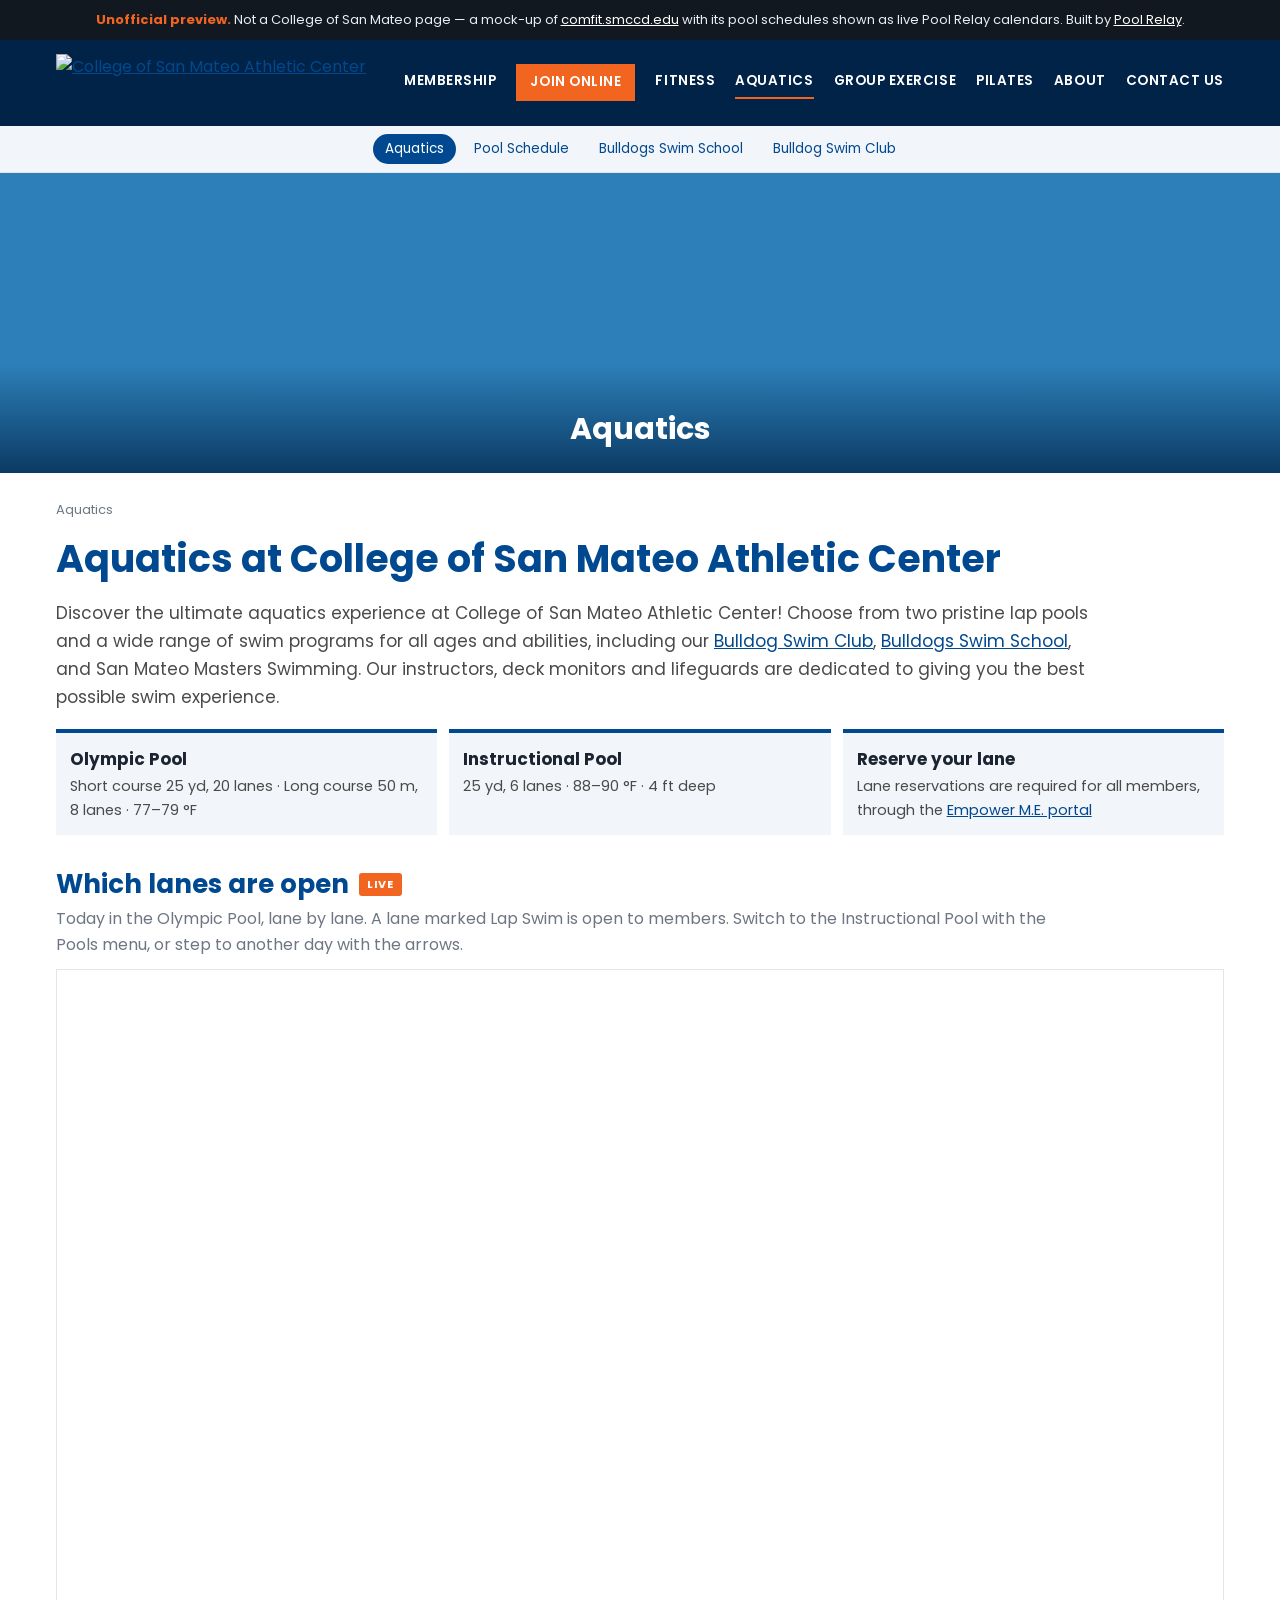
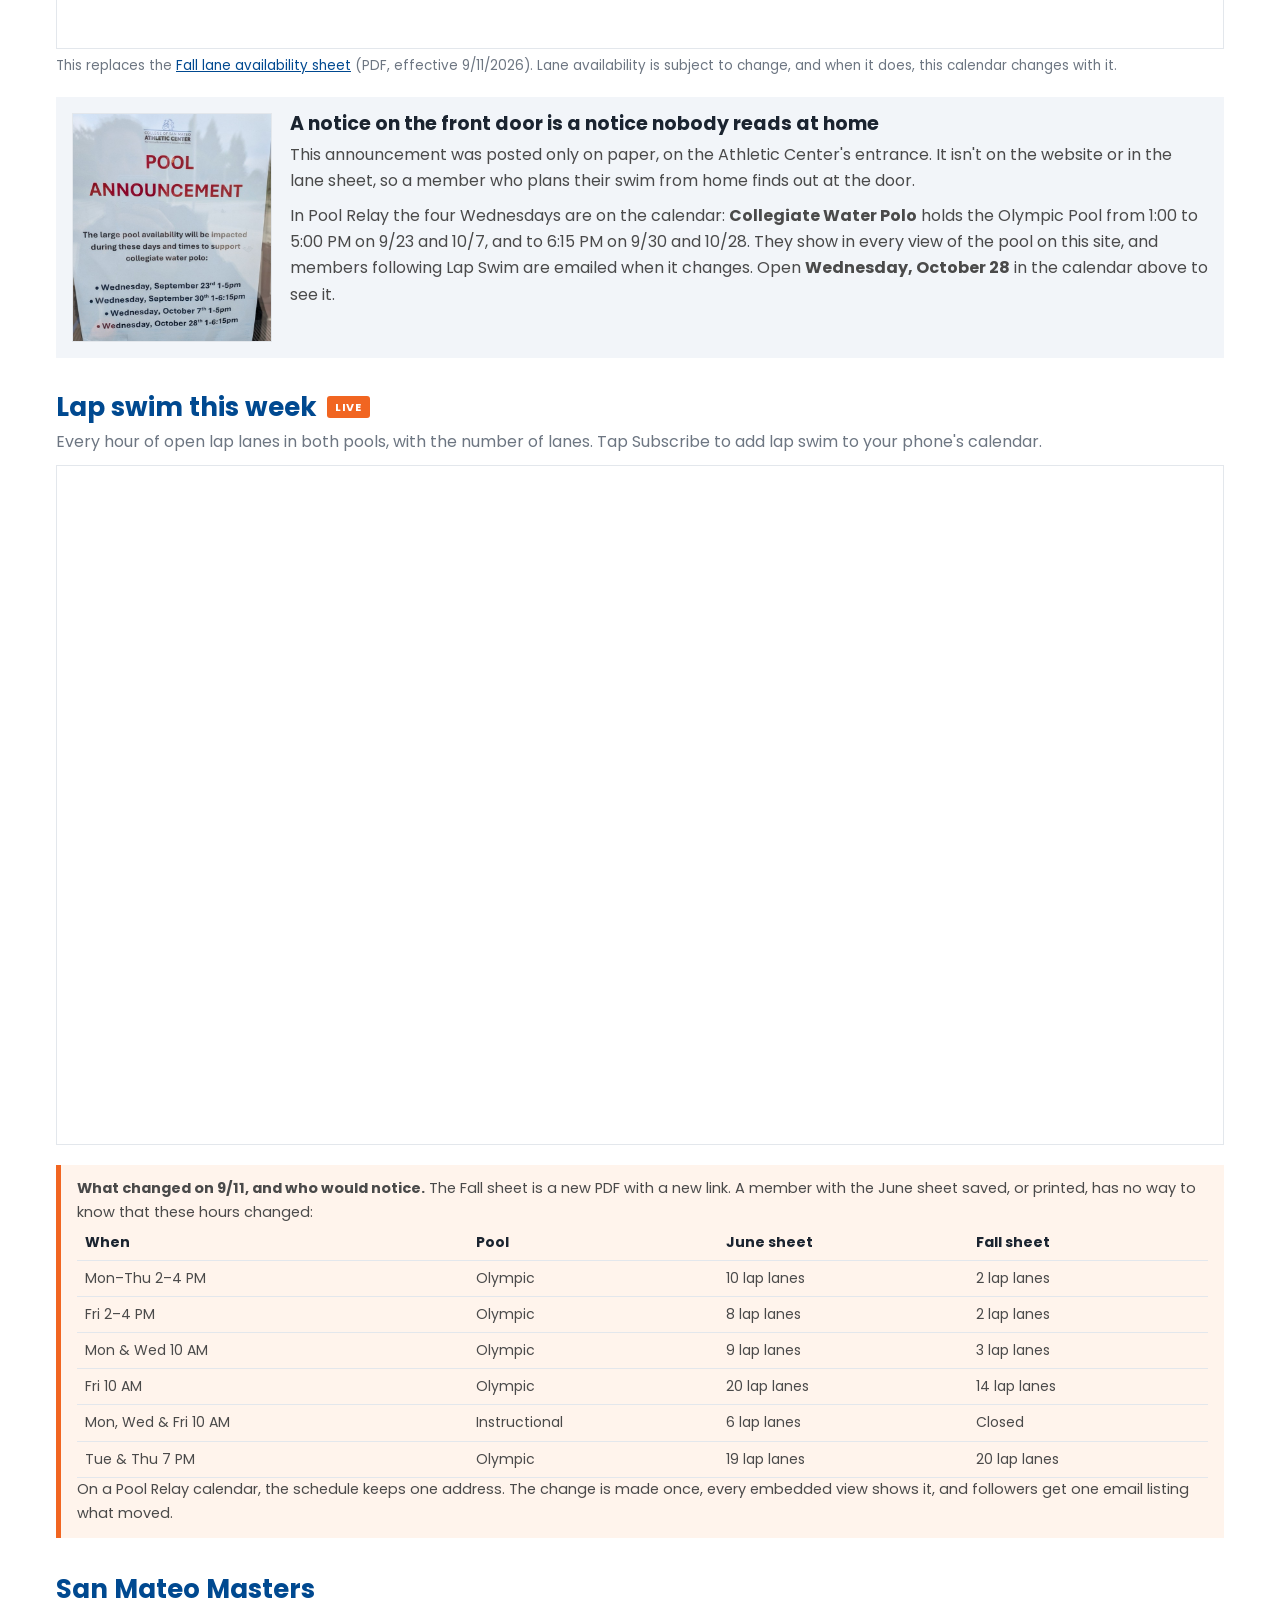
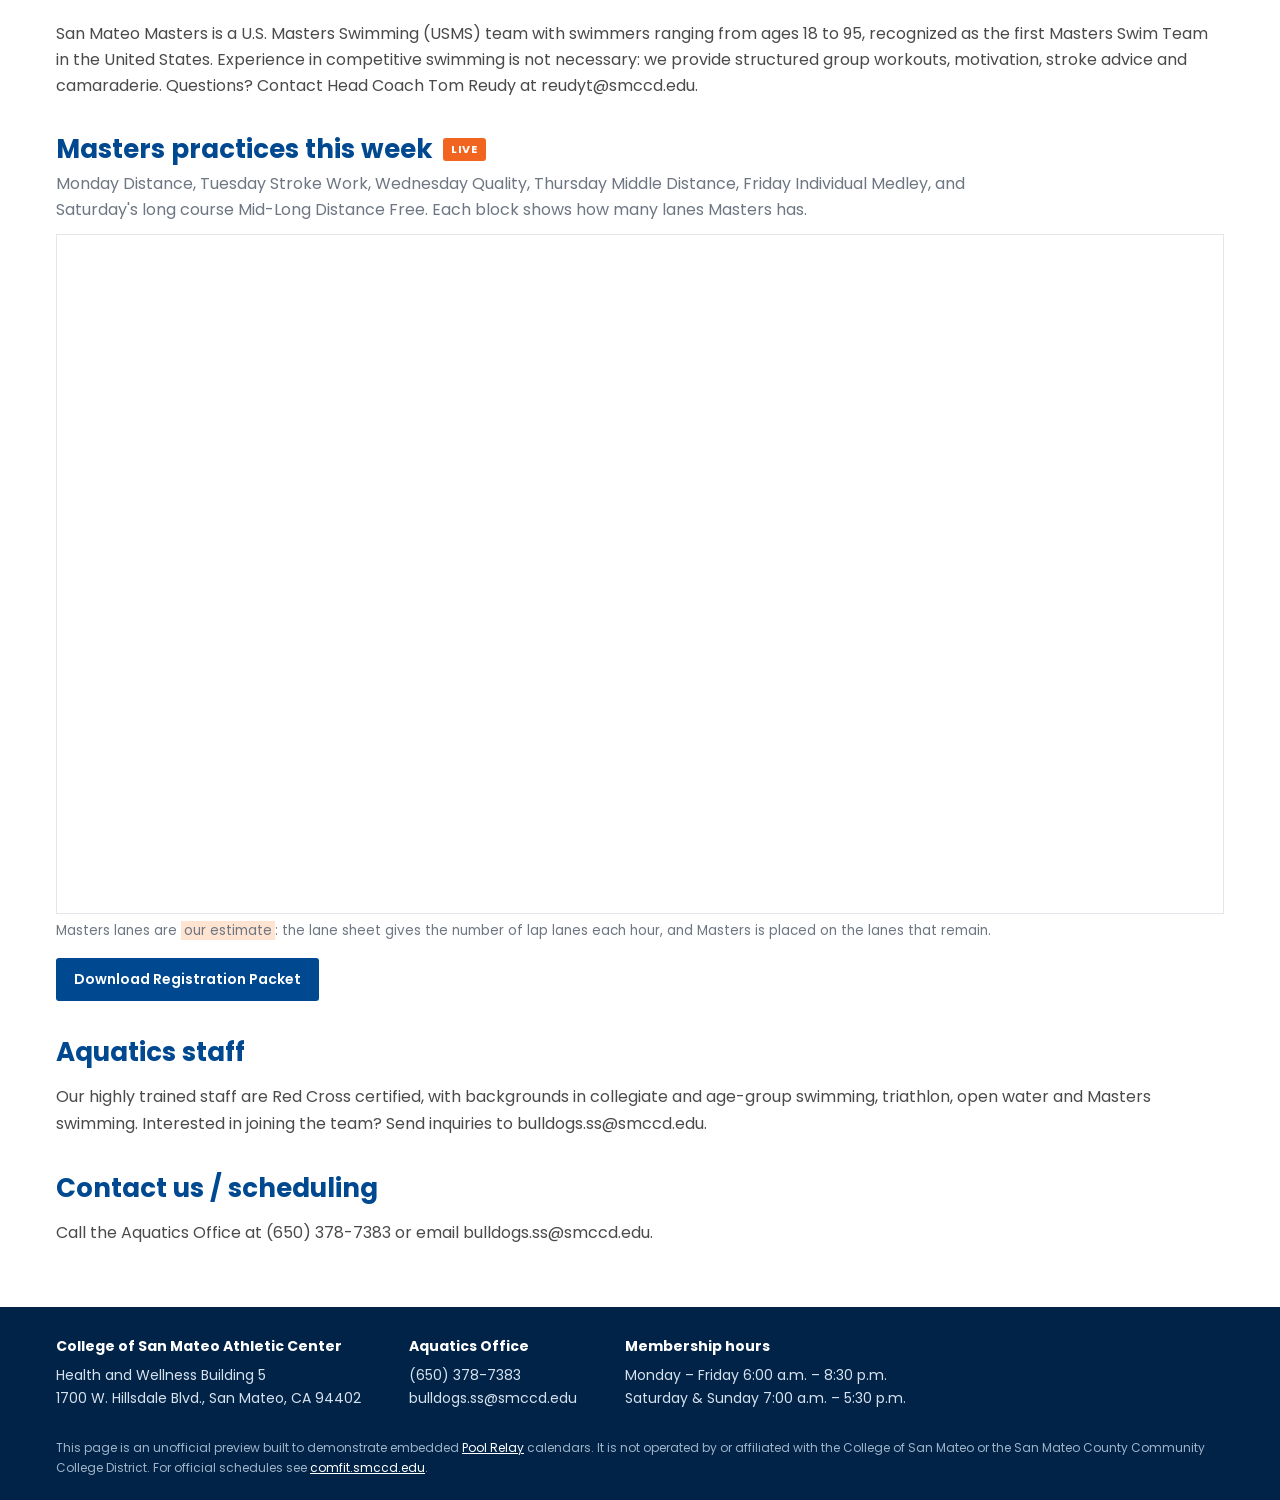
==== index.html @ b333f2a0 "Replica of the CSM Athletic Center aquatics pages with live Pool Relay calendars Co-Authored-By: Cla" ====
<!doctype html>
<!--
  UNOFFICIAL PREVIEW. Not a College of San Mateo website.
  A replica of https://comfit.smccd.edu/aquatics/
  Generated by build.py from src/index.html &mdash; edit those, not this file.
-->
<html lang="en">
<head>
<meta charset="utf-8">
<meta name="viewport" content="width=device-width, initial-scale=1">
<meta name="robots" content="noindex, nofollow">
<title>Aquatics | College of San Mateo Athletic Center (Pool Relay preview)</title>
<meta name="description" content="Unofficial preview of the CSM Athletic Center Aquatics page with its lane availability sheet, Masters schedule and pool notices as live Pool Relay calendars.">
<link rel="preconnect" href="https://fonts.googleapis.com">
<link rel="preconnect" href="https://fonts.gstatic.com" crossorigin>
<link rel="stylesheet" href="https://fonts.googleapis.com/css2?family=Poppins:wght@300;400;600;700&display=swap">
<link rel="stylesheet" href="site.css">
</head>
<body>

<div class="preview-note">
  <b>Unofficial preview.</b> Not a College of San Mateo page &mdash; a mock-up of
  <a href="https://comfit.smccd.edu/aquatics/" target="_blank" rel="noopener noreferrer">comfit.smccd.edu</a>
  with its pool schedules shown as live Pool Relay calendars. Built by
  <a href="https://www.poolrelay.com" target="_blank" rel="noopener noreferrer">Pool Relay</a>.
</div>

<header class="site">
  <div class="in">
    <a class="logo" href="index.html"><img src="https://comfit.smccd.edu/wp-content/uploads/2023/09/csm-ac-logo-white-notag-1-e1695329298306.png" alt="College of San Mateo Athletic Center"></a>
    <nav class="site">
      <a href="https://comfit.smccd.edu/membership/" target="_blank" rel="noopener noreferrer">Membership</a>
      <a class="join" href="https://www.ourclublogin.com/login/500092" target="_blank" rel="noopener noreferrer">Join Online</a>
      <a href="https://comfit.smccd.edu/fitness/" target="_blank" rel="noopener noreferrer">Fitness</a>
      <a class="here" href="index.html">Aquatics</a>
      <a href="https://comfit.smccd.edu/group-exercise/" target="_blank" rel="noopener noreferrer">Group Exercise</a>
      <a href="https://comfit.smccd.edu/pilates/" target="_blank" rel="noopener noreferrer">Pilates</a>
      <a href="https://comfit.smccd.edu/about/" target="_blank" rel="noopener noreferrer">About</a>
      <a href="https://comfit.smccd.edu/contact-us/" target="_blank" rel="noopener noreferrer">Contact Us</a>
    </nav>
  </div>
  <nav class="strip" aria-label="Pages in this preview">
    <a href="index.html" class="on" aria-current="page">Aquatics</a>
    <a href="pool-schedule.html">Pool Schedule</a>
    <a href="bulldogs-swim-school.html">Bulldogs Swim School</a>
    <a href="bulldog-swim-club.html">Bulldog Swim Club</a>
  </nav>
</header>

<div class="hero pools"><span>Aquatics</span></div>
<main>
<p class="crumb">Aquatics</p>
<h1>Aquatics at College of San Mateo Athletic Center</h1>
<p class="lede">Discover the ultimate aquatics experience at College of San Mateo Athletic Center! Choose from two
  pristine lap pools and a wide range of swim programs for all ages and abilities, including our
  <a href="bulldog-swim-club.html">Bulldog Swim Club</a>, <a href="bulldogs-swim-school.html">Bulldogs Swim School</a>,
  and San Mateo Masters Swimming. Our instructors, deck monitors and lifeguards are dedicated to giving you the best
  possible swim experience.</p>

<div class="facts">
  <div><b>Olympic Pool</b>Short course 25 yd, 20 lanes · Long course 50 m, 8 lanes · 77–79&nbsp;°F</div>
  <div><b>Instructional Pool</b>25 yd, 6 lanes · 88–90&nbsp;°F · 4&nbsp;ft deep</div>
  <div><b>Reserve your lane</b>Lane reservations are required for all members, through the
    <a href="https://www.ourclublogin.com/login/500092" target="_blank" rel="noopener noreferrer">Empower M.E. portal</a></div>
</div>

<div class="cal-head"><h2>Which lanes are open</h2><span class="live">Live</span></div>
<p class="sub">Today in the Olympic Pool, lane by lane. A lane marked Lap Swim is open to members. Switch to the
  Instructional Pool with the Pools menu, or step to another day with the arrows.</p>
<div class="frame"><iframe src="https://www.poolrelay.com/embed/gvUr6I1OQGUIk2UtCtcRbE" title="CSM Athletic Center: Lane by lane, one day" loading="lazy"></iframe></div>
<p class="cal-foot">This replaces the <a href="https://comfit.smccd.edu/wp-content/uploads/2026/09/9.11Lane-Availability-Sheet-Fall-Sem.pdf" target="_blank" rel="noopener noreferrer">Fall
  lane availability sheet</a> (PDF, effective 9/11/2026). Lane availability is subject to change, and when it
  does, this calendar changes with it.</p>

<div class="notice">
  <img src="water-polo-notice.jpg" alt="Paper sign on the Athletic Center door: Pool Announcement. The large pool availability will be impacted on Wednesdays September 23 and October 7, 1 to 5 pm, and September 30 and October 28, 1 to 6:15 pm, to support collegiate water polo." width="612" height="700">
  <div>
    <h3 style="margin-top:0">A notice on the front door is a notice nobody reads at home</h3>
    <p>This announcement was posted only on paper, on the Athletic Center's entrance. It isn't on the website or
      in the lane sheet, so a member who plans their swim from home finds out at the door.</p>
    <p>In Pool Relay the four Wednesdays are on the calendar: <strong>Collegiate Water Polo</strong> holds the
      Olympic Pool from 1:00 to 5:00&nbsp;PM on 9/23 and 10/7, and to 6:15&nbsp;PM on 9/30 and 10/28. They show in
      every view of the pool on this site, and members following Lap Swim are emailed when it changes.
      Open <strong>Wednesday, October 28</strong> in the calendar above to see it.</p>
  </div>
</div>

<div class="cal-head"><h2>Lap swim this week</h2><span class="live">Live</span></div>
<p class="sub">Every hour of open lap lanes in both pools, with the number of lanes. Tap Subscribe to add lap swim to
  your phone's calendar.</p>
<div class="frame"><iframe src="https://www.poolrelay.com/embed/WaFSqUVBW2gQpy3ePTq8YL" title="CSM Athletic Center: Lap swim lanes this week" loading="lazy"></iframe></div>

<div class="finding">
  <b>What changed on 9/11, and who would notice.</b> The Fall sheet is a new PDF with a new link. A member with the
  June sheet saved, or printed, has no way to know that these hours changed:
  <div class="tablewrap">
  <table class="changes">
    <tr><th>When</th><th>Pool</th><th>June sheet</th><th>Fall sheet</th></tr>
    <tr><td>Mon–Thu 2–4 PM</td><td>Olympic</td><td>10 lap lanes</td><td>2 lap lanes</td></tr>
    <tr><td>Fri 2–4 PM</td><td>Olympic</td><td>8 lap lanes</td><td>2 lap lanes</td></tr>
    <tr><td>Mon &amp; Wed 10 AM</td><td>Olympic</td><td>9 lap lanes</td><td>3 lap lanes</td></tr>
    <tr><td>Fri 10 AM</td><td>Olympic</td><td>20 lap lanes</td><td>14 lap lanes</td></tr>
    <tr><td>Mon, Wed &amp; Fri 10 AM</td><td>Instructional</td><td>6 lap lanes</td><td>Closed</td></tr>
    <tr><td>Tue &amp; Thu 7 PM</td><td>Olympic</td><td>19 lap lanes</td><td>20 lap lanes</td></tr>
  </table>
  </div>
  On a Pool Relay calendar, the schedule keeps one address. The change is made once, every embedded view
  shows it, and followers get one email listing what moved.
</div>

<h2>San Mateo Masters</h2>
<p>San Mateo Masters is a U.S. Masters Swimming (USMS) team with swimmers ranging from ages 18 to 95, recognized as
  the first Masters Swim Team in the United States. Experience in competitive swimming is not necessary: we provide
  structured group workouts, motivation, stroke advice and camaraderie. Questions? Contact Head Coach Tom Reudy at
  reudyt@smccd.edu.</p>

<div class="cal-head"><h2>Masters practices this week</h2><span class="live">Live</span></div>
<p class="sub">Monday Distance, Tuesday Stroke Work, Wednesday Quality, Thursday Middle Distance, Friday Individual
  Medley, and Saturday's long course Mid-Long Distance Free. Each block shows how many lanes Masters has.</p>
<div class="frame"><iframe src="https://www.poolrelay.com/embed/UZhdsQ6PG1FQFNfqnd4g2r" title="CSM Athletic Center: San Mateo Masters practices" loading="lazy"></iframe></div>
<p class="cal-foot">Masters lanes are <span class="est">our estimate</span>: the lane sheet gives the number of lap
  lanes each hour, and Masters is placed on the lanes that remain.</p>
<p><a class="btn" href="https://comfit.canadacollege.edu/docs/can-csm-ac-masters-registration.pdf" target="_blank" rel="noopener noreferrer">Download Registration Packet</a></p>

<h2>Aquatics staff</h2>
<p>Our highly trained staff are Red Cross certified, with backgrounds in collegiate and age-group swimming,
  triathlon, open water and Masters swimming. Interested in joining the team? Send inquiries to
  bulldogs.ss@smccd.edu.</p>

<h2>Contact us / scheduling</h2>
<p>Call the Aquatics Office at (650) 378-7383 or email bulldogs.ss@smccd.edu.</p>
</main>

<footer class="site">
  <div class="in">
    <div>
      <b>College of San Mateo Athletic Center</b>
      Health and Wellness Building 5<br>
      1700 W. Hillsdale Blvd., San Mateo, CA 94402
    </div>
    <div>
      <b>Aquatics Office</b>
      (650) 378-7383<br>
      bulldogs.ss@smccd.edu
    </div>
    <div>
      <b>Membership hours</b>
      Monday – Friday 6:00 a.m. – 8:30 p.m.<br>
      Saturday &amp; Sunday 7:00 a.m. – 5:30 p.m.
    </div>
  </div>
  <p class="fine">This page is an unofficial preview built to demonstrate embedded
    <a href="https://www.poolrelay.com" target="_blank" rel="noopener noreferrer">Pool Relay</a> calendars. It is not operated by or
    affiliated with the College of San Mateo or the San Mateo County Community College District.
    For official schedules see <a href="https://comfit.smccd.edu/aquatics/" target="_blank" rel="noopener noreferrer">comfit.smccd.edu</a>.</p>
</footer>

</body>
</html>
---- site.css ----
/* College of San Mateo Athletic Center — replica styling.
   Their site sets Poppins on white, with a navy masthead (#002347), CSM blue #004990 for headings
   and buttons, and orange #f16521 for highlights. */

:root{
  --navy:  #002347;
  --blue:  #004990;
  --blue2: #014687;
  --sky:   #0096d6;
  --orange:#f16521;
  --ink:   #1b2430;
  --text:  #4a4a4a;
  --muted: #6d7682;
  --line:  #e3e7ec;
  --wash:  #f2f5f9;
}
*{ box-sizing:border-box }
body{ margin:0; background:#fff; color:var(--text); font:16px/1.65 "Poppins", ui-sans-serif, system-ui, sans-serif }
a{ color:var(--blue) }
h1,h2,h3{ color:var(--blue); font-weight:700; line-height:1.2; text-wrap:balance }
h1{ font-size:38px; margin:0 0 14px }
h2{ font-size:26px; margin:36px 0 10px }
h3{ font-size:19px; margin:22px 0 6px; color:var(--ink) }

.preview-note{ background:#111820; color:#e8eef5; font-size:13px; line-height:1.5; padding:10px 16px; text-align:center }
.preview-note b{ color:var(--orange) }
.preview-note a{ color:#fff }

header.site{ background:var(--navy) }
header.site .in{ max-width:1200px; margin:0 auto; padding:14px 16px; display:flex; align-items:center; justify-content:space-between; gap:18px; flex-wrap:wrap }
.logo img{ height:58px; width:auto; display:block }
nav.site{ display:flex; gap:20px; flex-wrap:wrap; align-items:center }
nav.site a{ color:#fff; text-decoration:none; font-size:13.5px; font-weight:600; letter-spacing:.04em; text-transform:uppercase; padding:4px 0; border-bottom:2px solid transparent }
nav.site a.here{ border-bottom-color:var(--orange) }
nav.site a.join{ background:var(--orange); padding:7px 14px; border:0 }
nav.strip{ background:var(--wash); padding:8px 16px; display:flex; gap:6px; flex-wrap:wrap; justify-content:center; border-bottom:1px solid var(--line) }
nav.strip a{ font-size:13.5px; text-decoration:none; color:var(--blue); padding:4px 12px; border-radius:999px }
nav.strip a.on{ background:var(--blue); color:#fff }

.hero{ height:300px; background:#2c7fb8 center 55%/cover; position:relative }
.hero.pools{ background-image:url("https://comfit.smccd.edu/wp-content/uploads/2015/04/Two-Pools-e1689712491668.jpg") }
.hero.small{ background-image:url("https://comfit.smccd.edu/wp-content/uploads/2015/04/Picture-003-e1663875348317.jpg") }
.hero span{ position:absolute; left:0; right:0; bottom:0; background:linear-gradient(transparent, rgba(0,35,71,.75)); color:#fff; padding:40px 16px 18px; font-size:30px; font-weight:700; text-align:center }
main{ max-width:1200px; margin:0 auto; padding:26px 16px 44px }
.crumb{ font-size:13px; color:var(--muted); margin:0 0 16px }
.lede{ font-size:17px; max-width:62em }

.facts{ display:grid; grid-template-columns:repeat(auto-fit,minmax(230px,1fr)); gap:12px; margin:18px 0 }
.facts div{ background:var(--wash); border-top:4px solid var(--blue); padding:12px 14px; font-size:14.5px }
.facts b{ display:block; color:var(--ink); font-size:17px; margin-bottom:2px }

.cal-head{ display:flex; align-items:center; gap:10px; margin-top:34px; flex-wrap:wrap }
.cal-head h2{ margin:0 }
.live{ background:var(--orange); color:#fff; font-size:11px; font-weight:700; letter-spacing:.06em; border-radius:3px; padding:2px 8px; text-transform:uppercase }
.sub{ color:var(--muted); margin:6px 0 10px; max-width:62em }
.frame{ border:1px solid var(--line); height:680px }
.frame iframe{ width:100%; height:100%; border:0; display:block }
.cal-foot{ font-size:13.5px; color:var(--muted); margin:6px 0 0 }

.finding{ background:#fff4ec; border-left:5px solid var(--orange); padding:12px 16px; margin:20px 0; font-size:14.5px }
.finding ul{ margin:6px 0 0; padding-left:20px }
.finding li{ margin:4px 0 }
.est{ background:#ffe4d2; padding:0 3px }

.notice{ display:grid; grid-template-columns:200px 1fr; gap:18px; align-items:start; background:var(--wash); padding:16px; margin:20px 0 }
.notice img{ width:100%; height:auto; border:1px solid var(--line) }
.notice p{ margin:0 0 8px }

table.changes{ border-collapse:collapse; font-size:14px; width:100%; font-variant-numeric:tabular-nums }
table.changes th, table.changes td{ border-bottom:1px solid var(--line); padding:6px 8px; text-align:left }
table.changes th{ color:var(--ink) }
.tablewrap{ overflow-x:auto }

.cols{ display:grid; grid-template-columns:repeat(auto-fit,minmax(260px,1fr)); gap:18px }
.card{ border:1px solid var(--line); padding:14px 16px }
.card h3{ margin-top:0; color:var(--blue) }
.btn{ display:inline-block; background:var(--blue); color:#fff; text-decoration:none; padding:10px 18px; font-weight:600; font-size:14px; border-radius:3px }
.btn.orange{ background:var(--orange) }

footer.site{ background:var(--navy); color:#d6e1ee; font-size:14px }
footer.site .in{ max-width:1200px; margin:0 auto; padding:28px 16px; display:flex; gap:48px; flex-wrap:wrap }
footer.site b{ display:block; color:#fff; margin-bottom:6px }
footer.site a{ color:#fff }
footer.site .fine{ max-width:1200px; margin:0 auto; padding:0 16px 22px; font-size:12px; color:#9fb3c8 }

@media (max-width:760px){
  h1{ font-size:29px }
  .hero{ height:180px }
  .hero span{ font-size:22px }
  .frame{ height:620px }
  nav.site{ gap:12px }
  .notice{ grid-template-columns:1fr }
  .notice img{ max-width:260px }
}
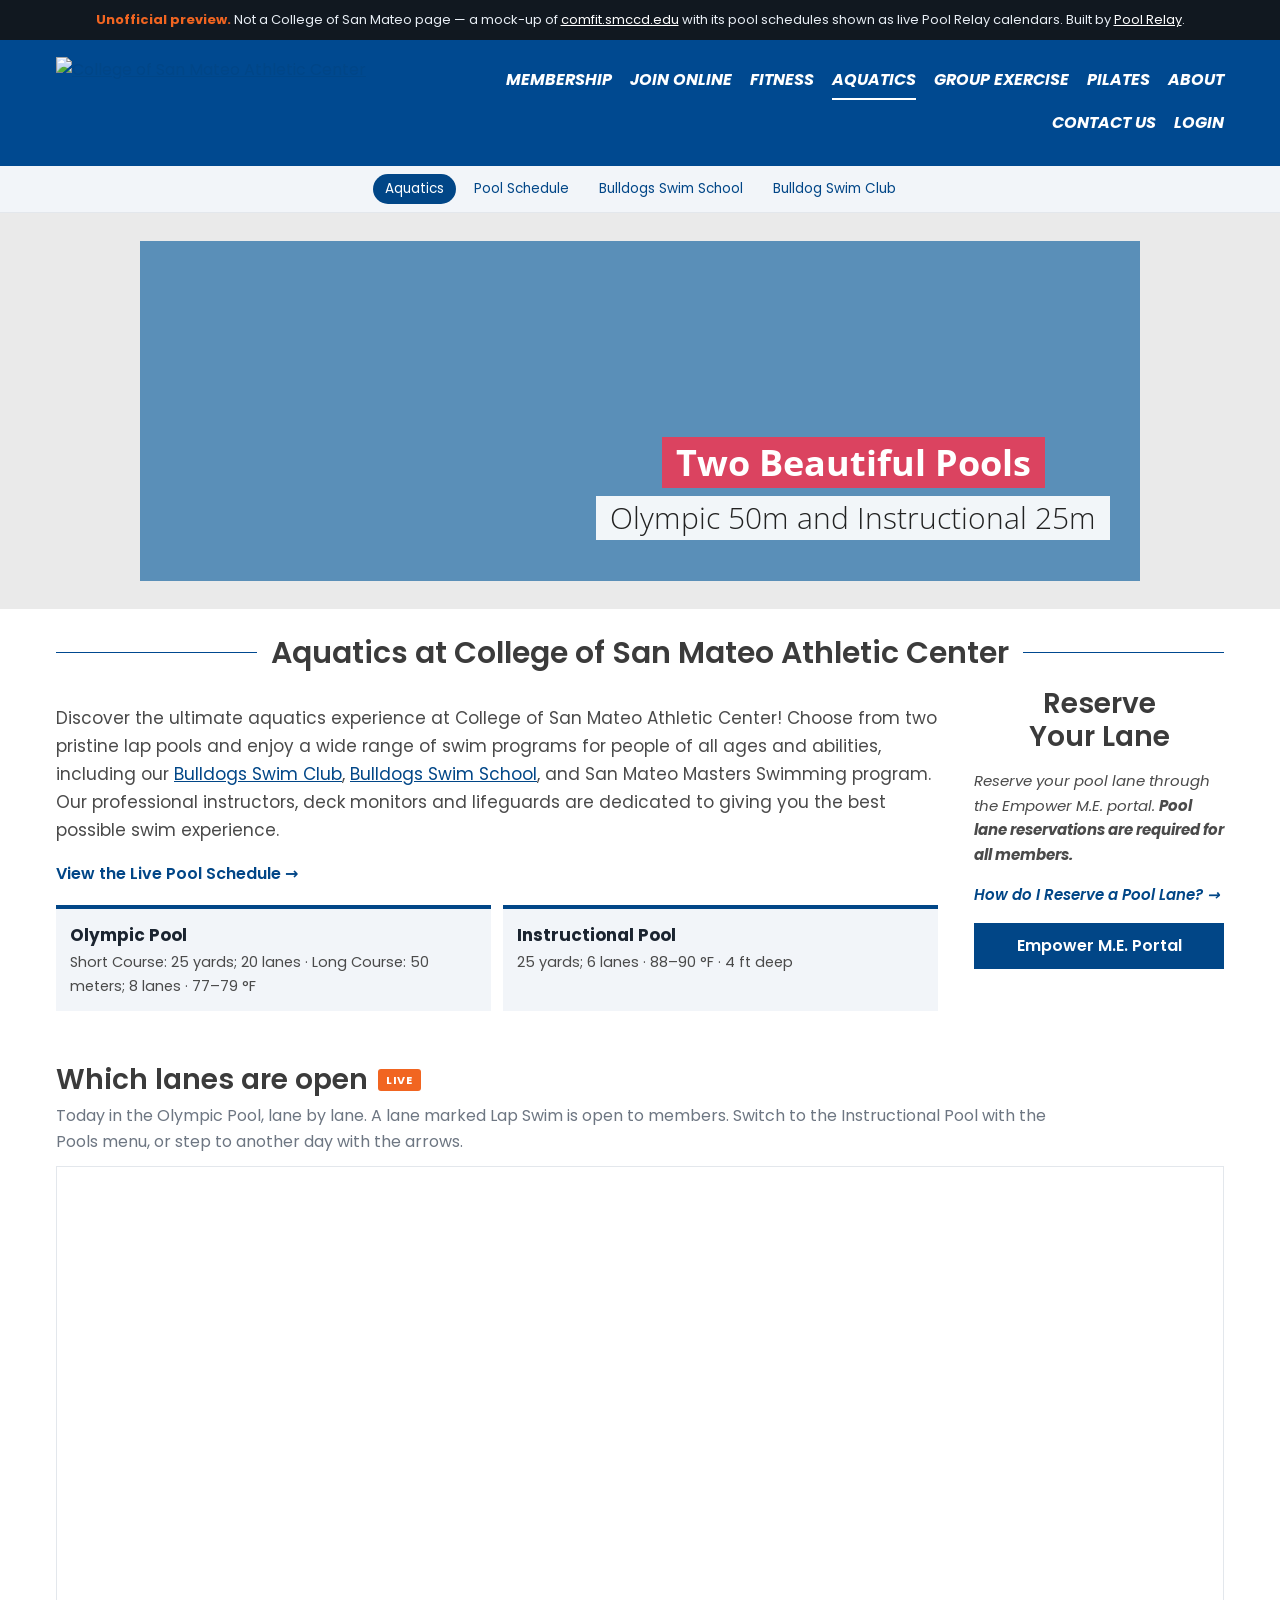
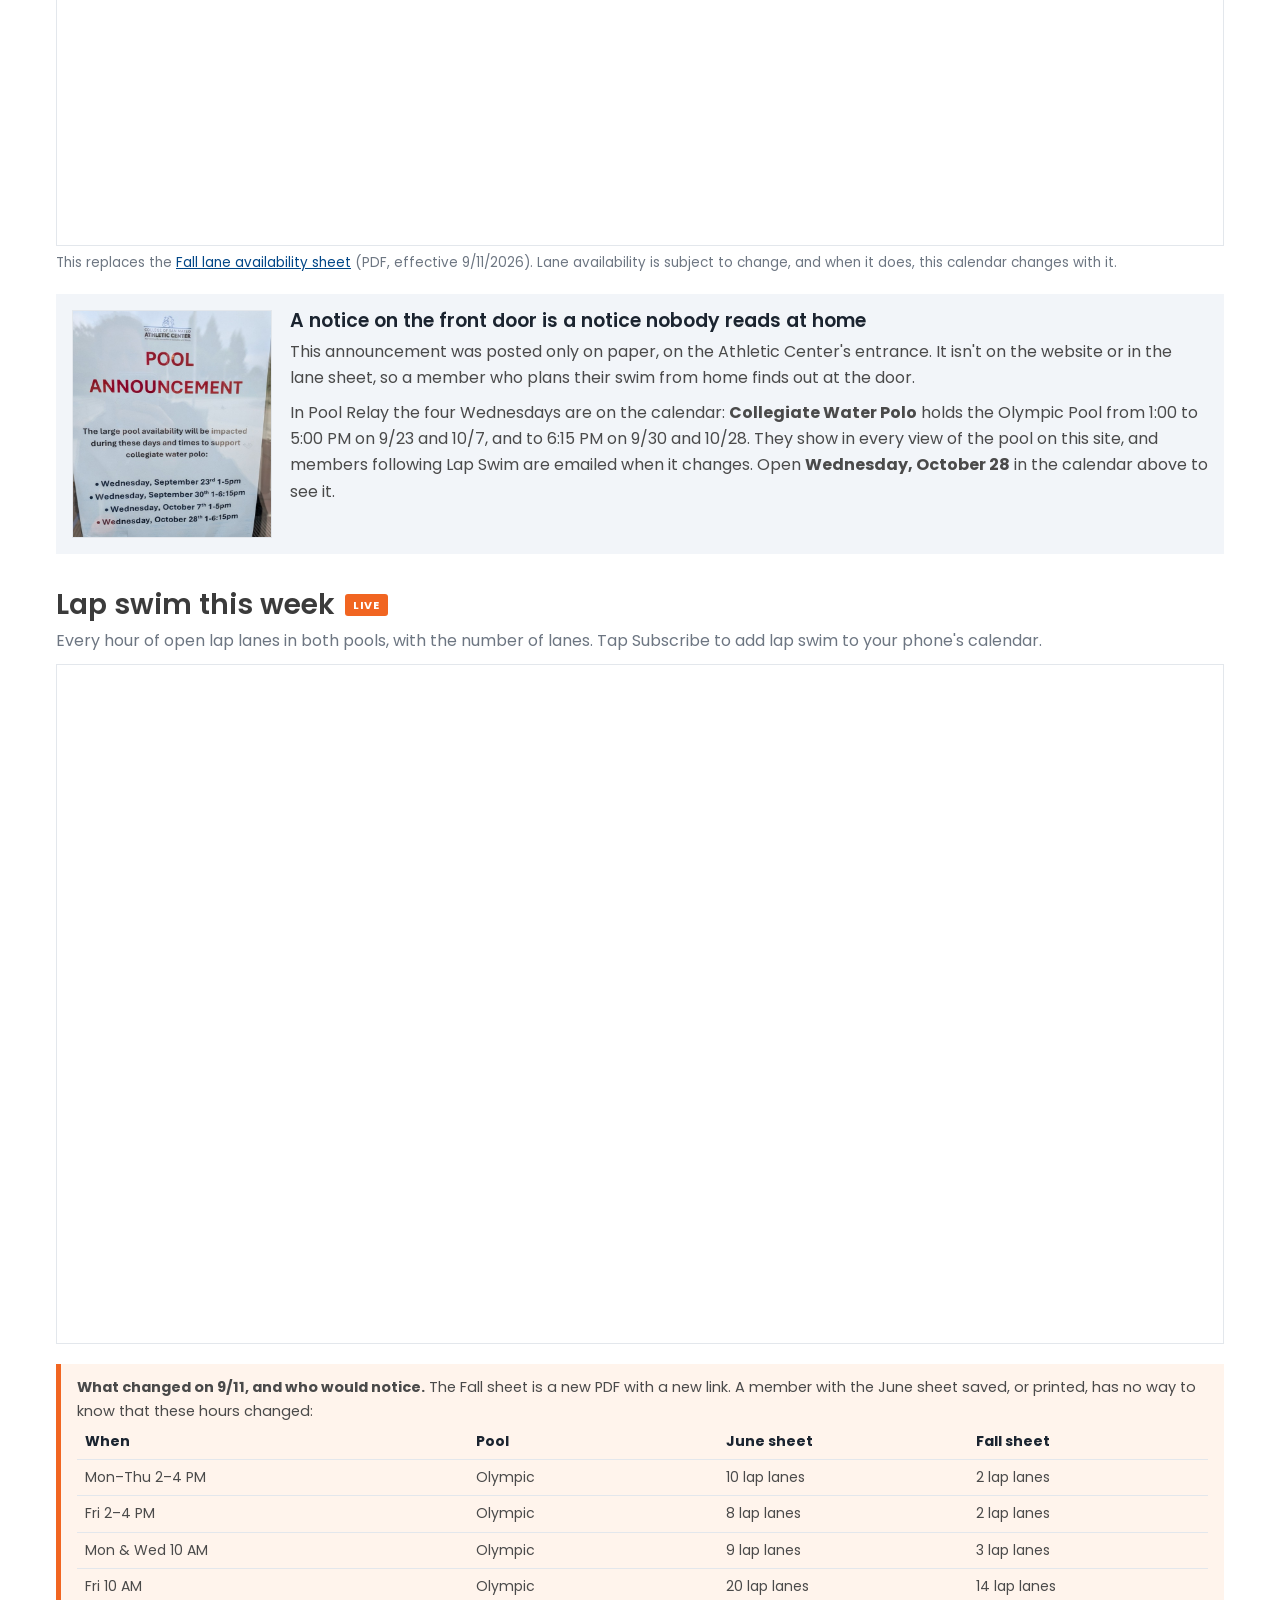
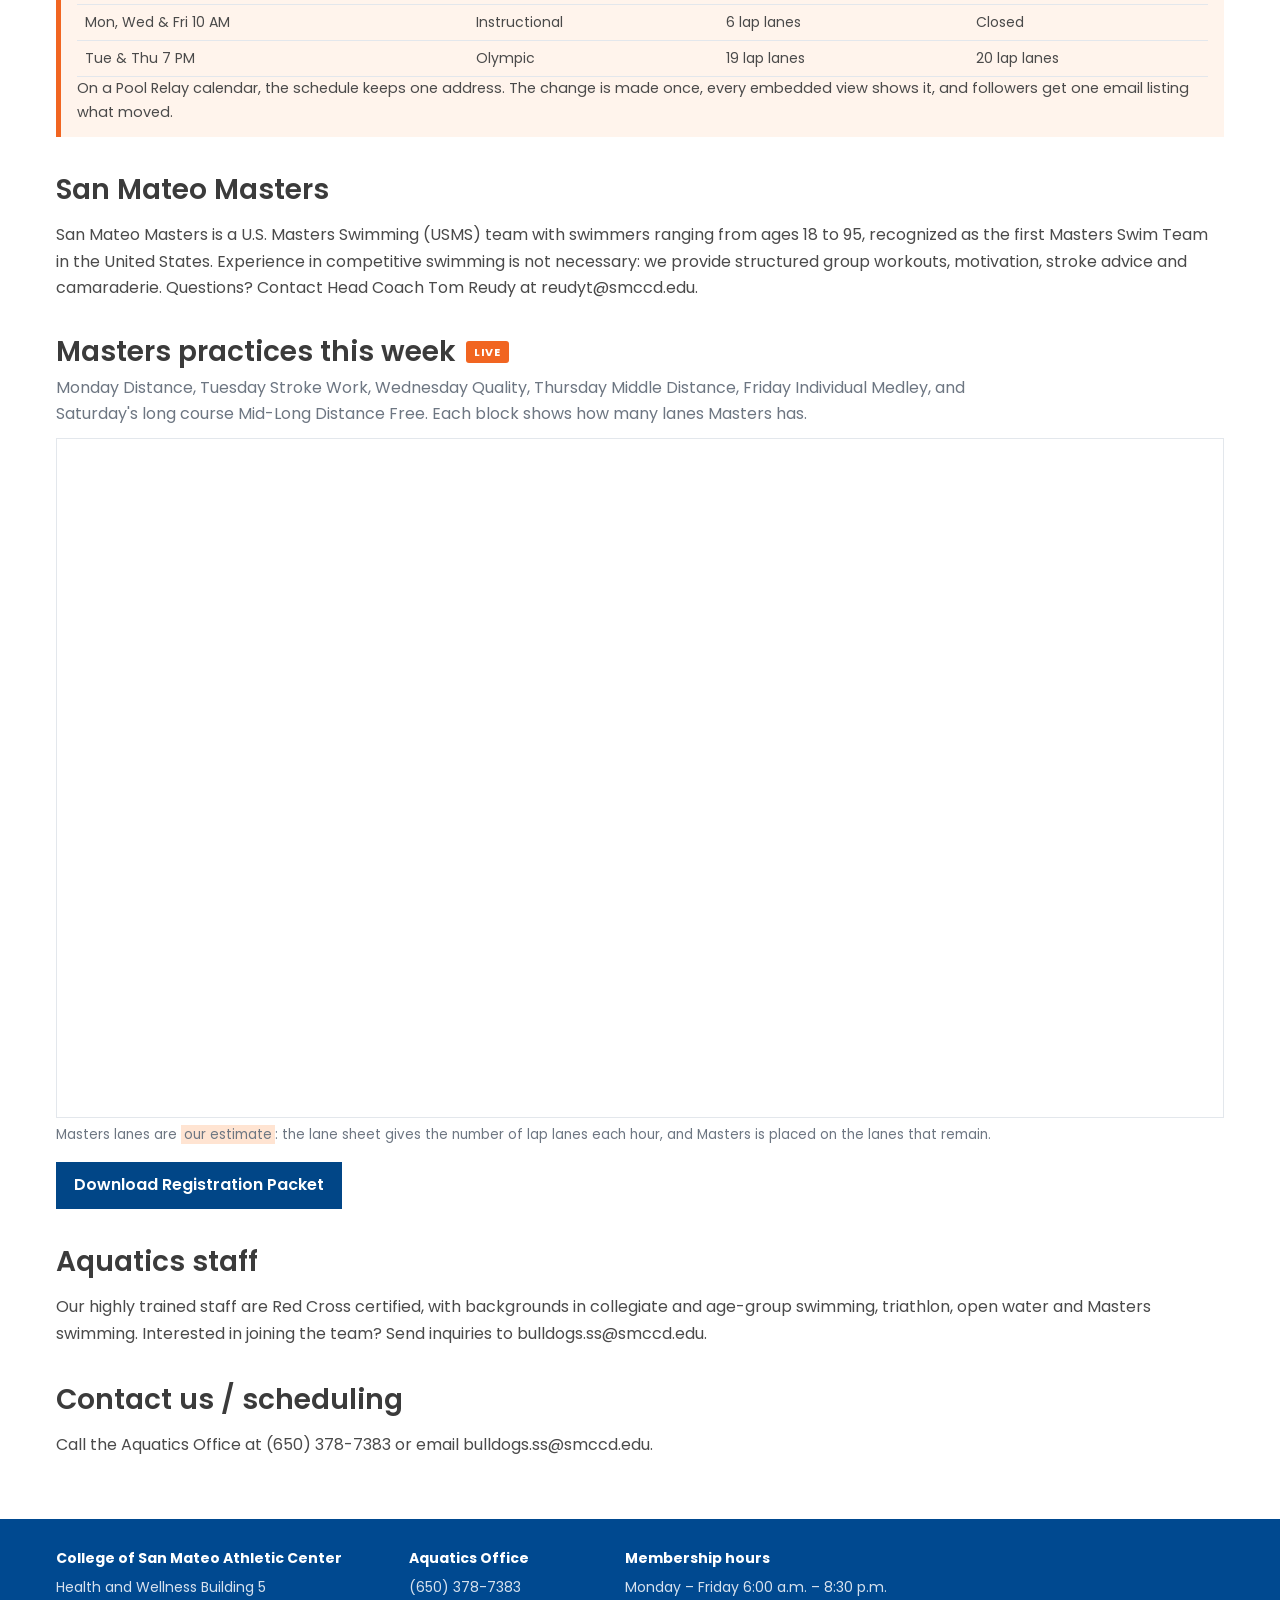
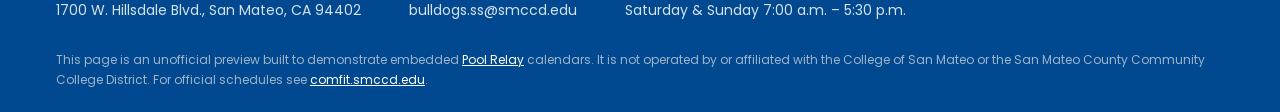
==== commit 96bcae57: "Match the real site: blue masthead with italic menu, slider banner, centered gray headings, Reserve " ====
--- a/index.html
+++ b/index.html
@@ -13,7 +13,7 @@
 <meta name="description" content="Unofficial preview of the CSM Athletic Center Aquatics page with its lane availability sheet, Masters schedule and pool notices as live Pool Relay calendars.">
 <link rel="preconnect" href="https://fonts.googleapis.com">
 <link rel="preconnect" href="https://fonts.gstatic.com" crossorigin>
-<link rel="stylesheet" href="https://fonts.googleapis.com/css2?family=Poppins:wght@300;400;600;700&display=swap">
+<link rel="stylesheet" href="https://fonts.googleapis.com/css2?family=Open+Sans:wght@300;700&family=Poppins:ital,wght@0,300;0,400;0,600;0,700;1,400;1,700&display=swap">
 <link rel="stylesheet" href="site.css">
 </head>
 <body>
@@ -30,13 +30,14 @@
     <a class="logo" href="index.html"><img src="https://comfit.smccd.edu/wp-content/uploads/2023/09/csm-ac-logo-white-notag-1-e1695329298306.png" alt="College of San Mateo Athletic Center"></a>
     <nav class="site">
       <a href="https://comfit.smccd.edu/membership/" target="_blank" rel="noopener noreferrer">Membership</a>
-      <a class="join" href="https://www.ourclublogin.com/login/500092" target="_blank" rel="noopener noreferrer">Join Online</a>
+      <a href="https://www.ourclublogin.com/login/500092" target="_blank" rel="noopener noreferrer">Join Online</a>
       <a href="https://comfit.smccd.edu/fitness/" target="_blank" rel="noopener noreferrer">Fitness</a>
       <a class="here" href="index.html">Aquatics</a>
       <a href="https://comfit.smccd.edu/group-exercise/" target="_blank" rel="noopener noreferrer">Group Exercise</a>
       <a href="https://comfit.smccd.edu/pilates/" target="_blank" rel="noopener noreferrer">Pilates</a>
       <a href="https://comfit.smccd.edu/about/" target="_blank" rel="noopener noreferrer">About</a>
       <a href="https://comfit.smccd.edu/contact-us/" target="_blank" rel="noopener noreferrer">Contact Us</a>
+      <a href="https://www.ourclublogin.com/login/500092" target="_blank" rel="noopener noreferrer">Login</a>
     </nav>
   </div>
   <nav class="strip" aria-label="Pages in this preview">
@@ -47,21 +48,28 @@
   </nav>
 </header>
 
-<div class="hero pools"><span>Aquatics</span></div>
+<div class="hero pools"><div class="slide"><div class="cap"><b>Two Beautiful Pools</b><i>Olympic 50m and Instructional 25m</i></div></div></div>
 <main>
-<p class="crumb">Aquatics</p>
 <h1>Aquatics at College of San Mateo Athletic Center</h1>
+<div class="with-side">
+<div>
 <p class="lede">Discover the ultimate aquatics experience at College of San Mateo Athletic Center! Choose from two
-  pristine lap pools and a wide range of swim programs for all ages and abilities, including our
-  <a href="bulldog-swim-club.html">Bulldog Swim Club</a>, <a href="bulldogs-swim-school.html">Bulldogs Swim School</a>,
-  and San Mateo Masters Swimming. Our instructors, deck monitors and lifeguards are dedicated to giving you the best
-  possible swim experience.</p>
-
+  pristine lap pools and enjoy a wide range of swim programs for people of all ages and abilities, including our
+  <a href="bulldog-swim-club.html">Bulldogs Swim Club</a>, <a href="bulldogs-swim-school.html">Bulldogs Swim School</a>,
+  and San Mateo Masters Swimming program. Our professional instructors, deck monitors and lifeguards are dedicated to
+  giving you the best possible swim experience.</p>
+<p><a class="more" href="pool-schedule.html">View the Live Pool Schedule &rarr;</a></p>
 <div class="facts">
-  <div><b>Olympic Pool</b>Short course 25 yd, 20 lanes · Long course 50 m, 8 lanes · 77–79&nbsp;°F</div>
-  <div><b>Instructional Pool</b>25 yd, 6 lanes · 88–90&nbsp;°F · 4&nbsp;ft deep</div>
-  <div><b>Reserve your lane</b>Lane reservations are required for all members, through the
-    <a href="https://www.ourclublogin.com/login/500092" target="_blank" rel="noopener noreferrer">Empower M.E. portal</a></div>
+  <div><b>Olympic Pool</b>Short Course: 25 yards; 20 lanes · Long Course: 50 meters; 8 lanes · 77–79&nbsp;°F</div>
+  <div><b>Instructional Pool</b>25 yards; 6 lanes · 88–90&nbsp;°F · 4&nbsp;ft deep</div>
+</div>
+</div>
+<aside class="side">
+  <h2>Reserve Your Lane</h2>
+  <p>Reserve your pool lane through the Empower M.E. portal. <strong>Pool lane reservations are required for all members.</strong></p>
+  <p><a class="more" href="https://comfit.canadacollege.edu/docs/how-to/csm-ac-how-to-reserve-aqua-gex.pdf" target="_blank" rel="noopener noreferrer">How do I Reserve a Pool Lane? &rarr;</a></p>
+  <a class="btn" href="https://www.ourclublogin.com/login/500092" target="_blank" rel="noopener noreferrer">Empower M.E. Portal</a>
+</aside>
 </div>
 
 <div class="cal-head"><h2>Which lanes are open</h2><span class="live">Live</span></div>
--- a/site.css
+++ b/site.css
@@ -1,13 +1,17 @@
-/* College of San Mateo Athletic Center — replica styling.
-   Their site sets Poppins on white, with a navy masthead (#002347), CSM blue #004990 for headings
-   and buttons, and orange #f16521 for highlights. */
+/* College of San Mateo Athletic Center — replica styling, measured from comfit.smccd.edu/aquatics:
+   a 126px masthead in CSM blue rgb(0,73,144) with a bold italic Poppins menu; a slider banner on light
+   gray with a pink rgb(219,67,96) caption; section headings in gray rgb(59,59,59), 28px/600, centered
+   between two rules; body text rgb(74,74,74); buttons in rgb(1,70,135). */
 
 :root{
-  --navy:  #002347;
-  --blue:  #004990;
+  --navy:  #004990;
+  --blue:  #014687;
   --blue2: #014687;
   --sky:   #0096d6;
   --orange:#f16521;
+  --pink:  #db4360;
+  --head:  #3b3b3b;
+  --gray:  #eaeaea;
   --ink:   #1b2430;
   --text:  #4a4a4a;
   --muted: #6d7682;
@@ -17,9 +21,10 @@
 *{ box-sizing:border-box }
 body{ margin:0; background:#fff; color:var(--text); font:16px/1.65 "Poppins", ui-sans-serif, system-ui, sans-serif }
 a{ color:var(--blue) }
-h1,h2,h3{ color:var(--blue); font-weight:700; line-height:1.2; text-wrap:balance }
-h1{ font-size:38px; margin:0 0 14px }
-h2{ font-size:26px; margin:36px 0 10px }
+h1,h2,h3{ color:var(--head); font-weight:600; line-height:1.2; text-wrap:balance }
+h1{ font-size:30px; margin:0 0 16px; display:flex; align-items:center; gap:14px; text-align:center }
+h1::before,h1::after{ content:""; flex:1 1 30px; border-top:1px solid var(--navy) }
+h2{ font-size:28px; margin:36px 0 10px }
 h3{ font-size:19px; margin:22px 0 6px; color:var(--ink) }
 
 .preview-note{ background:#111820; color:#e8eef5; font-size:13px; line-height:1.5; padding:10px 16px; text-align:center }
@@ -27,20 +32,22 @@
 .preview-note a{ color:#fff }
 
 header.site{ background:var(--navy) }
-header.site .in{ max-width:1200px; margin:0 auto; padding:14px 16px; display:flex; align-items:center; justify-content:space-between; gap:18px; flex-wrap:wrap }
-.logo img{ height:58px; width:auto; display:block }
-nav.site{ display:flex; gap:20px; flex-wrap:wrap; align-items:center }
-nav.site a{ color:#fff; text-decoration:none; font-size:13.5px; font-weight:600; letter-spacing:.04em; text-transform:uppercase; padding:4px 0; border-bottom:2px solid transparent }
-nav.site a.here{ border-bottom-color:var(--orange) }
-nav.site a.join{ background:var(--orange); padding:7px 14px; border:0 }
+header.site .in{ max-width:1200px; margin:0 auto; padding:10px 16px; min-height:126px; display:flex; align-items:center; justify-content:space-between; gap:18px; flex-wrap:wrap }
+.logo img{ height:92px; width:auto; display:block }
+nav.site{ display:flex; gap:6px 18px; flex-wrap:wrap; align-items:center; justify-content:flex-end; max-width:720px }
+nav.site a{ color:#fff; text-decoration:none; font-size:16px; font-weight:700; font-style:italic; text-transform:uppercase; padding:4px 0; border-bottom:2px solid transparent }
+nav.site a.here{ border-bottom-color:#fff }
 nav.strip{ background:var(--wash); padding:8px 16px; display:flex; gap:6px; flex-wrap:wrap; justify-content:center; border-bottom:1px solid var(--line) }
 nav.strip a{ font-size:13.5px; text-decoration:none; color:var(--blue); padding:4px 12px; border-radius:999px }
 nav.strip a.on{ background:var(--blue); color:#fff }
 
-.hero{ height:300px; background:#2c7fb8 center 55%/cover; position:relative }
-.hero.pools{ background-image:url("https://comfit.smccd.edu/wp-content/uploads/2015/04/Two-Pools-e1689712491668.jpg") }
-.hero.small{ background-image:url("https://comfit.smccd.edu/wp-content/uploads/2015/04/Picture-003-e1663875348317.jpg") }
-.hero span{ position:absolute; left:0; right:0; bottom:0; background:linear-gradient(transparent, rgba(0,35,71,.75)); color:#fff; padding:40px 16px 18px; font-size:30px; font-weight:700; text-align:center }
+.hero{ background:var(--gray); padding:28px 16px }
+.hero .slide{ max-width:1000px; margin:0 auto; aspect-ratio:1000/340; max-height:340px; background:#5a8fb8 center 60%/cover; position:relative }
+.hero.pools .slide{ background-image:url("https://comfit.smccd.edu/wp-content/uploads/2015/04/Two-Pools-e1689712491668.jpg") }
+.hero.small .slide{ background-image:url("https://comfit.smccd.edu/wp-content/uploads/2015/04/Picture-003-e1663875348317.jpg") }
+.hero .cap{ position:absolute; right:3%; bottom:12%; display:flex; flex-direction:column; align-items:center; gap:8px; max-width:94% }
+.hero .cap b{ background:var(--pink); color:#fff; font:700 clamp(20px,3.4vw,36px)/1.2 "Open Sans","Poppins",sans-serif; padding:4px 14px }
+.hero .cap i{ background:rgba(255,255,255,.92); color:#222; font:300 clamp(16px,2.8vw,30px)/1.2 "Open Sans","Poppins",sans-serif; font-style:normal; padding:4px 14px }
 main{ max-width:1200px; margin:0 auto; padding:26px 16px 44px }
 .crumb{ font-size:13px; color:var(--muted); margin:0 0 16px }
 .lede{ font-size:17px; max-width:62em }
@@ -73,8 +80,8 @@
 
 .cols{ display:grid; grid-template-columns:repeat(auto-fit,minmax(260px,1fr)); gap:18px }
 .card{ border:1px solid var(--line); padding:14px 16px }
-.card h3{ margin-top:0; color:var(--blue) }
-.btn{ display:inline-block; background:var(--blue); color:#fff; text-decoration:none; padding:10px 18px; font-weight:600; font-size:14px; border-radius:3px }
+.card h3{ margin-top:0 }
+.btn{ display:inline-block; background:var(--blue); color:#fff; text-decoration:none; padding:10px 18px; font-weight:600; font-size:16px }
 .btn.orange{ background:var(--orange) }
 
 footer.site{ background:var(--navy); color:#d6e1ee; font-size:14px }
@@ -85,10 +92,19 @@
 
 @media (max-width:760px){
   h1{ font-size:29px }
-  .hero{ height:180px }
-  .hero span{ font-size:22px }
+  .hero{ padding:14px 16px }
+  .logo img{ height:64px }
+  nav.site a{ font-size:13px }
   .frame{ height:620px }
   nav.site{ gap:12px }
   .notice{ grid-template-columns:1fr }
   .notice img{ max-width:260px }
 }
+
+.with-side{ display:grid; grid-template-columns:minmax(0,1fr) 250px; gap:36px; align-items:start }
+.side{ text-align:center }
+.side h2{ margin-top:0 }
+.side p{ font-style:italic; text-align:left; font-size:15px }
+.side .btn{ display:block }
+.more{ font-weight:600; text-decoration:none }
+@media (max-width:860px){ .with-side{ grid-template-columns:1fr } }
